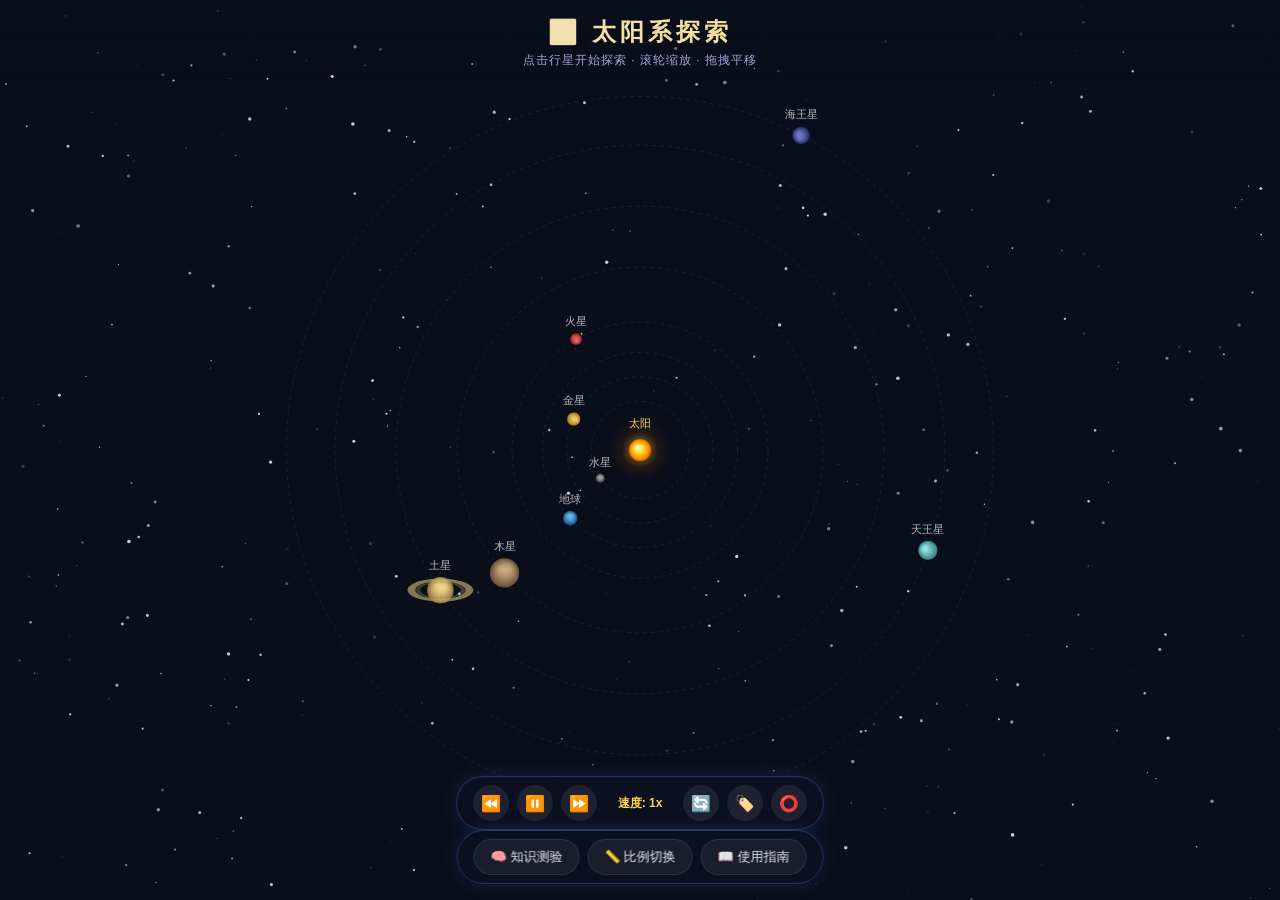
==== index.html @ b34817f0 "Add files via upload" ====
<!DOCTYPE html>
<html lang="zh-CN">
<head>
  <meta charset="UTF-8">
  <meta name="viewport" content="width=device-width, initial-scale=1.0">
  <title>太阳系探索 — 交互式科普</title>
  <link rel="stylesheet" href="css/style.css">
</head>
<body>
  <!-- 星空背景 Canvas -->
  <canvas id="stars-bg"></canvas>

  <!-- 顶部标题栏 -->
  <header id="header">
    <h1>🌌 太阳系探索</h1>
    <p class="subtitle">点击行星开始探索 · 滚轮缩放 · 拖拽平移</p>
  </header>

  <!-- 主画布 -->
  <canvas id="solar-system"></canvas>

  <!-- 时间控制栏 -->
  <div id="time-controls">
    <button id="btn-slower" title="减速">⏪</button>
    <button id="btn-pause" title="暂停/播放">⏸️</button>
    <button id="btn-faster" title="加速">⏩</button>
    <span id="speed-display">速度: 1x</span>
    <button id="btn-reset-view" title="重置视图">🔄</button>
    <button id="btn-labels" title="切换标签">🏷️</button>
    <button id="btn-orbits" title="切换轨道">⭕</button>
  </div>

  <!-- 行星信息面板 -->
  <div id="info-panel" class="panel hidden">
    <button id="btn-close-panel" class="close-btn">✕</button>
    <div id="planet-icon"></div>
    <h2 id="planet-name"></h2>
    <p id="planet-subtitle"></p>
    <div id="planet-stats"></div>
    <div id="planet-desc"></div>
    <div id="planet-facts"></div>
    <button id="btn-compare" class="action-btn">📊 行星对比</button>
  </div>

  <!-- 行星对比面板 -->
  <div id="compare-panel" class="panel hidden">
    <button id="btn-close-compare" class="close-btn">✕</button>
    <h2>📊 行星数据对比</h2>
    <div id="compare-content"></div>
  </div>

  <!-- 科普测验面板 -->
  <div id="quiz-panel" class="panel hidden">
    <button id="btn-close-quiz" class="close-btn">✕</button>
    <h2>🧠 太阳系知识测验</h2>
    <div id="quiz-progress"></div>
    <div id="quiz-question"></div>
    <div id="quiz-options"></div>
    <div id="quiz-feedback"></div>
    <div id="quiz-score"></div>
  </div>

  <!-- 底部工具栏 -->
  <div id="bottom-bar">
    <button id="btn-quiz" class="tool-btn">🧠 知识测验</button>
    <button id="btn-scale" class="tool-btn">📏 比例切换</button>
    <button id="btn-guide" class="tool-btn">📖 使用指南</button>
  </div>

  <!-- 使用指南弹窗 -->
  <div id="guide-modal" class="modal hidden">
    <div class="modal-content">
      <button class="close-btn" id="btn-close-guide">✕</button>
      <h2>📖 使用指南</h2>
      <div class="guide-items">
        <div class="guide-item">
          <span class="guide-icon">🖱️</span>
          <div>
            <strong>点击行星</strong>
            <p>查看行星详细信息、科学数据和趣味知识</p>
          </div>
        </div>
        <div class="guide-item">
          <span class="guide-icon">🔍</span>
          <div>
            <strong>滚轮缩放</strong>
            <p>放大查看行星细节，缩小总览太阳系全貌</p>
          </div>
        </div>
        <div class="guide-item">
          <span class="guide-icon">✋</span>
          <div>
            <strong>拖拽平移</strong>
            <p>按住鼠标拖拽（或触摸滑动）移动视角</p>
          </div>
        </div>
        <div class="guide-item">
          <span class="guide-icon">⏩</span>
          <div>
            <strong>时间控制</strong>
            <p>调节行星公转速度，暂停或加速观察轨道运动</p>
          </div>
        </div>
        <div class="guide-item">
          <span class="guide-icon">📏</span>
          <div>
            <strong>比例切换</strong>
            <p>在「可视化模式」和「真实比例模式」之间切换</p>
          </div>
        </div>
        <div class="guide-item">
          <span class="guide-icon">🧠</span>
          <div>
            <strong>知识测验</strong>
            <p>回答太阳系相关问题，检验你的天文知识</p>
          </div>
        </div>
      </div>
      <p class="guide-footer">本作品基于 HTML5 Canvas 技术开发，所有天文数据来源于 NASA 官方资料</p>
    </div>
  </div>

  <!-- 加载提示 -->
  <div id="loading">
    <div class="loading-spinner"></div>
    <p>正在加载太阳系...</p>
  </div>

  <script src="js/planets.js"></script>
  <script src="js/stars.js"></script>
  <script src="js/canvas.js"></script>
  <script src="js/ui.js"></script>
  <script src="js/quiz.js"></script>
  <script src="js/main.js"></script>
</body>
</html>
---- css/style.css ----
/* ===== 基础重置 ===== */
*, *::before, *::after {
  margin: 0;
  padding: 0;
  box-sizing: border-box;
}

:root {
  --bg-dark: #0a0e1a;
  --bg-panel: rgba(12, 16, 32, 0.92);
  --border-glow: rgba(100, 140, 255, 0.3);
  --text-primary: #e8eaf6;
  --text-secondary: #9fa8da;
  --accent-blue: #5c6bc0;
  --accent-gold: #ffd54f;
  --accent-orange: #ff9800;
  --accent-red: #ef5350;
  --accent-green: #66bb6a;
  --shadow-glow: 0 0 20px rgba(100, 140, 255, 0.15);
}

html, body {
  width: 100%;
  height: 100%;
  overflow: hidden;
  font-family: -apple-system, BlinkMacSystemFont, "Segoe UI", "PingFang SC", "Microsoft YaHei", sans-serif;
  background: var(--bg-dark);
  color: var(--text-primary);
  user-select: none;
  -webkit-user-select: none;
}

/* ===== 星空背景 ===== */
#stars-bg {
  position: fixed;
  top: 0;
  left: 0;
  width: 100%;
  height: 100%;
  z-index: 0;
  pointer-events: none;
}

/* ===== 主画布 ===== */
#solar-system {
  position: fixed;
  top: 0;
  left: 0;
  width: 100%;
  height: 100%;
  z-index: 1;
  cursor: grab;
}

#solar-system:active {
  cursor: grabbing;
}

/* ===== 顶部标题 ===== */
#header {
  position: fixed;
  top: 0;
  left: 0;
  right: 0;
  z-index: 10;
  text-align: center;
  padding: 16px 20px 12px;
  background: linear-gradient(to bottom, rgba(10, 14, 26, 0.9), transparent);
  pointer-events: none;
}

#header h1 {
  font-size: 24px;
  font-weight: 700;
  letter-spacing: 4px;
  background: linear-gradient(135deg, #e8eaf6, #ffd54f);
  -webkit-background-clip: text;
  -webkit-text-fill-color: transparent;
  background-clip: text;
}

#header .subtitle {
  font-size: 12px;
  color: var(--text-secondary);
  margin-top: 4px;
  letter-spacing: 1px;
}

/* ===== 时间控制栏 ===== */
#time-controls {
  position: fixed;
  bottom: 70px;
  left: 50%;
  transform: translateX(-50%);
  z-index: 10;
  display: flex;
  align-items: center;
  gap: 8px;
  padding: 8px 16px;
  background: var(--bg-panel);
  border: 1px solid var(--border-glow);
  border-radius: 30px;
  backdrop-filter: blur(12px);
  -webkit-backdrop-filter: blur(12px);
  box-shadow: var(--shadow-glow);
}

#time-controls button {
  width: 36px;
  height: 36px;
  border: none;
  background: rgba(255, 255, 255, 0.08);
  border-radius: 50%;
  font-size: 16px;
  cursor: pointer;
  transition: all 0.2s;
  display: flex;
  align-items: center;
  justify-content: center;
}

#time-controls button:hover {
  background: rgba(255, 255, 255, 0.18);
  transform: scale(1.1);
}

#time-controls button:active {
  transform: scale(0.95);
}

#speed-display {
  font-size: 12px;
  color: var(--accent-gold);
  min-width: 70px;
  text-align: center;
  font-weight: 600;
}

/* ===== 底部工具栏 ===== */
#bottom-bar {
  position: fixed;
  bottom: 16px;
  left: 50%;
  transform: translateX(-50%);
  z-index: 10;
  display: flex;
  gap: 8px;
  padding: 8px 16px;
  background: var(--bg-panel);
  border: 1px solid var(--border-glow);
  border-radius: 30px;
  backdrop-filter: blur(12px);
  -webkit-backdrop-filter: blur(12px);
  box-shadow: var(--shadow-glow);
}

.tool-btn {
  padding: 8px 16px;
  border: 1px solid rgba(255, 255, 255, 0.1);
  background: rgba(255, 255, 255, 0.06);
  color: var(--text-primary);
  border-radius: 20px;
  font-size: 13px;
  cursor: pointer;
  transition: all 0.2s;
  white-space: nowrap;
}

.tool-btn:hover {
  background: rgba(255, 255, 255, 0.15);
  border-color: var(--accent-blue);
}

.tool-btn:active {
  transform: scale(0.95);
}

/* ===== 通用面板 ===== */
.panel {
  position: fixed;
  top: 50%;
  left: 50%;
  transform: translate(-50%, -50%);
  z-index: 100;
  width: 420px;
  max-width: 92vw;
  max-height: 85vh;
  overflow-y: auto;
  background: var(--bg-panel);
  border: 1px solid var(--border-glow);
  border-radius: 20px;
  padding: 28px;
  backdrop-filter: blur(20px);
  -webkit-backdrop-filter: blur(20px);
  box-shadow: 0 0 60px rgba(0, 0, 0, 0.6), var(--shadow-glow);
  animation: panelIn 0.3s ease-out;
}

@keyframes panelIn {
  from {
    opacity: 0;
    transform: translate(-50%, -50%) scale(0.9);
  }
  to {
    opacity: 1;
    transform: translate(-50%, -50%) scale(1);
  }
}

.panel.hidden {
  display: none;
}

.close-btn {
  position: absolute;
  top: 16px;
  right: 16px;
  width: 32px;
  height: 32px;
  border: 1px solid rgba(255, 255, 255, 0.15);
  background: rgba(255, 255, 255, 0.08);
  color: var(--text-secondary);
  border-radius: 50%;
  font-size: 16px;
  cursor: pointer;
  transition: all 0.2s;
  display: flex;
  align-items: center;
  justify-content: center;
}

.close-btn:hover {
  background: rgba(239, 83, 80, 0.3);
  border-color: var(--accent-red);
  color: #fff;
}

/* ===== 信息面板 ===== */
#info-panel {
  text-align: center;
}

#planet-icon {
  font-size: 64px;
  margin-bottom: 8px;
  animation: float 3s ease-in-out infinite;
}

@keyframes float {
  0%, 100% { transform: translateY(0); }
  50% { transform: translateY(-8px); }
}

#planet-name {
  font-size: 28px;
  font-weight: 700;
  margin-bottom: 4px;
  background: linear-gradient(135deg, #fff, var(--accent-gold));
  -webkit-background-clip: text;
  -webkit-text-fill-color: transparent;
  background-clip: text;
}

#planet-subtitle {
  font-size: 13px;
  color: var(--text-secondary);
  margin-bottom: 20px;
}

#planet-stats {
  display: grid;
  grid-template-columns: 1fr 1fr;
  gap: 10px;
  margin-bottom: 20px;
  text-align: left;
}

.stat-item {
  padding: 10px 12px;
  background: rgba(255, 255, 255, 0.04);
  border: 1px solid rgba(255, 255, 255, 0.06);
  border-radius: 10px;
}

.stat-label {
  font-size: 11px;
  color: var(--text-secondary);
  margin-bottom: 4px;
}

.stat-value {
  font-size: 15px;
  font-weight: 600;
  color: var(--accent-gold);
}

#planet-desc {
  text-align: left;
  font-size: 14px;
  line-height: 1.8;
  color: var(--text-secondary);
  margin-bottom: 16px;
  padding: 12px 14px;
  background: rgba(255, 255, 255, 0.03);
  border-radius: 10px;
  border-left: 3px solid var(--accent-blue);
}

#planet-facts {
  text-align: left;
  margin-bottom: 16px;
}

.fact-item {
  display: flex;
  align-items: flex-start;
  gap: 8px;
  padding: 8px 0;
  border-bottom: 1px solid rgba(255, 255, 255, 0.04);
  font-size: 13px;
  color: var(--text-secondary);
}

.fact-item:last-child {
  border-bottom: none;
}

.fact-icon {
  flex-shrink: 0;
  width: 20px;
  text-align: center;
}

.action-btn {
  width: 100%;
  padding: 12px;
  border: 1px solid var(--accent-blue);
  background: rgba(92, 107, 192, 0.15);
  color: var(--text-primary);
  border-radius: 12px;
  font-size: 14px;
  cursor: pointer;
  transition: all 0.2s;
}

.action-btn:hover {
  background: rgba(92, 107, 192, 0.3);
}

/* ===== 对比面板 ===== */
#compare-panel h2 {
  text-align: center;
  margin-bottom: 20px;
  font-size: 20px;
}

.compare-table {
  width: 100%;
  border-collapse: collapse;
  font-size: 13px;
}

.compare-table th {
  padding: 10px 8px;
  background: rgba(92, 107, 192, 0.2);
  border-bottom: 2px solid var(--accent-blue);
  font-weight: 600;
  text-align: center;
}

.compare-table td {
  padding: 10px 8px;
  border-bottom: 1px solid rgba(255, 255, 255, 0.06);
  text-align: center;
  color: var(--text-secondary);
}

.compare-table tr:hover td {
  background: rgba(255, 255, 255, 0.03);
}

.compare-bar {
  display: inline-block;
  height: 6px;
  border-radius: 3px;
  background: linear-gradient(90deg, var(--accent-blue), var(--accent-gold));
  margin-top: 4px;
  transition: width 0.6s ease-out;
}

/* ===== 测验面板 ===== */
#quiz-panel h2 {
  text-align: center;
  margin-bottom: 16px;
}

#quiz-progress {
  text-align: center;
  font-size: 13px;
  color: var(--text-secondary);
  margin-bottom: 20px;
}

#quiz-question {
  font-size: 16px;
  line-height: 1.6;
  margin-bottom: 20px;
  padding: 16px;
  background: rgba(255, 255, 255, 0.04);
  border-radius: 12px;
  border-left: 3px solid var(--accent-gold);
}

#quiz-options {
  display: flex;
  flex-direction: column;
  gap: 10px;
  margin-bottom: 16px;
}

.quiz-option {
  padding: 14px 16px;
  border: 1px solid rgba(255, 255, 255, 0.1);
  background: rgba(255, 255, 255, 0.04);
  border-radius: 12px;
  font-size: 14px;
  cursor: pointer;
  transition: all 0.2s;
  text-align: left;
  color: var(--text-primary);
}

.quiz-option:hover {
  background: rgba(255, 255, 255, 0.1);
  border-color: var(--accent-blue);
}

.quiz-option.correct {
  background: rgba(102, 187, 106, 0.2);
  border-color: var(--accent-green);
  color: var(--accent-green);
}

.quiz-option.wrong {
  background: rgba(239, 83, 80, 0.2);
  border-color: var(--accent-red);
  color: var(--accent-red);
}

.quiz-option.disabled {
  pointer-events: none;
  opacity: 0.6;
}

#quiz-feedback {
  text-align: center;
  font-size: 14px;
  min-height: 24px;
  margin-bottom: 12px;
}

#quiz-score {
  text-align: center;
  font-size: 16px;
  font-weight: 600;
  color: var(--accent-gold);
}

/* ===== 弹窗 ===== */
.modal {
  position: fixed;
  top: 0;
  left: 0;
  right: 0;
  bottom: 0;
  z-index: 200;
  display: flex;
  align-items: center;
  justify-content: center;
  background: rgba(0, 0, 0, 0.6);
  animation: fadeIn 0.2s;
}

.modal.hidden {
  display: none;
}

@keyframes fadeIn {
  from { opacity: 0; }
  to { opacity: 1; }
}

.modal-content {
  position: relative;
  width: 480px;
  max-width: 92vw;
  max-height: 85vh;
  overflow-y: auto;
  background: var(--bg-panel);
  border: 1px solid var(--border-glow);
  border-radius: 20px;
  padding: 28px;
  backdrop-filter: blur(20px);
  -webkit-backdrop-filter: blur(20px);
  box-shadow: 0 0 60px rgba(0, 0, 0, 0.6);
}

.modal-content h2 {
  text-align: center;
  margin-bottom: 24px;
  font-size: 22px;
}

.guide-items {
  display: flex;
  flex-direction: column;
  gap: 16px;
  margin-bottom: 24px;
}

.guide-item {
  display: flex;
  align-items: flex-start;
  gap: 14px;
  padding: 14px;
  background: rgba(255, 255, 255, 0.04);
  border-radius: 12px;
  border: 1px solid rgba(255, 255, 255, 0.06);
}

.guide-icon {
  font-size: 28px;
  flex-shrink: 0;
}

.guide-item strong {
  display: block;
  margin-bottom: 4px;
  font-size: 15px;
}

.guide-item p {
  font-size: 13px;
  color: var(--text-secondary);
  line-height: 1.5;
}

.guide-footer {
  text-align: center;
  font-size: 11px;
  color: var(--text-secondary);
  opacity: 0.7;
  padding-top: 12px;
  border-top: 1px solid rgba(255, 255, 255, 0.06);
}

/* ===== 加载动画 ===== */
#loading {
  position: fixed;
  top: 0;
  left: 0;
  right: 0;
  bottom: 0;
  z-index: 1000;
  display: flex;
  flex-direction: column;
  align-items: center;
  justify-content: center;
  background: var(--bg-dark);
  transition: opacity 0.6s;
}

#loading.fade-out {
  opacity: 0;
  pointer-events: none;
}

.loading-spinner {
  width: 48px;
  height: 48px;
  border: 3px solid rgba(255, 255, 255, 0.1);
  border-top-color: var(--accent-gold);
  border-radius: 50%;
  animation: spin 0.8s linear infinite;
  margin-bottom: 16px;
}

@keyframes spin {
  to { transform: rotate(360deg); }
}

#loading p {
  font-size: 14px;
  color: var(--text-secondary);
  letter-spacing: 2px;
}

/* ===== 滚动条 ===== */
::-webkit-scrollbar {
  width: 6px;
}

::-webkit-scrollbar-track {
  background: transparent;
}

::-webkit-scrollbar-thumb {
  background: rgba(255, 255, 255, 0.15);
  border-radius: 3px;
}

::-webkit-scrollbar-thumb:hover {
  background: rgba(255, 255, 255, 0.25);
}

/* ===== 响应式 ===== */
@media (max-width: 600px) {
  #header h1 {
    font-size: 18px;
    letter-spacing: 2px;
  }

  #header .subtitle {
    font-size: 10px;
  }

  .panel {
    padding: 20px;
    border-radius: 16px;
  }

  #planet-name {
    font-size: 22px;
  }

  #planet-stats {
    grid-template-columns: 1fr;
  }

  #time-controls {
    bottom: 65px;
    padding: 6px 12px;
    gap: 6px;
  }

  #time-controls button {
    width: 32px;
    height: 32px;
    font-size: 14px;
  }

  #bottom-bar {
    bottom: 12px;
    padding: 6px 12px;
    gap: 6px;
  }

  .tool-btn {
    padding: 6px 12px;
    font-size: 12px;
  }

  #planet-icon {
    font-size: 48px;
  }

  .compare-table {
    font-size: 11px;
  }
}

@media (max-width: 380px) {
  #time-controls {
    flex-wrap: wrap;
    justify-content: center;
  }

  #speed-display {
    width: 100%;
    margin-top: 4px;
  }
}
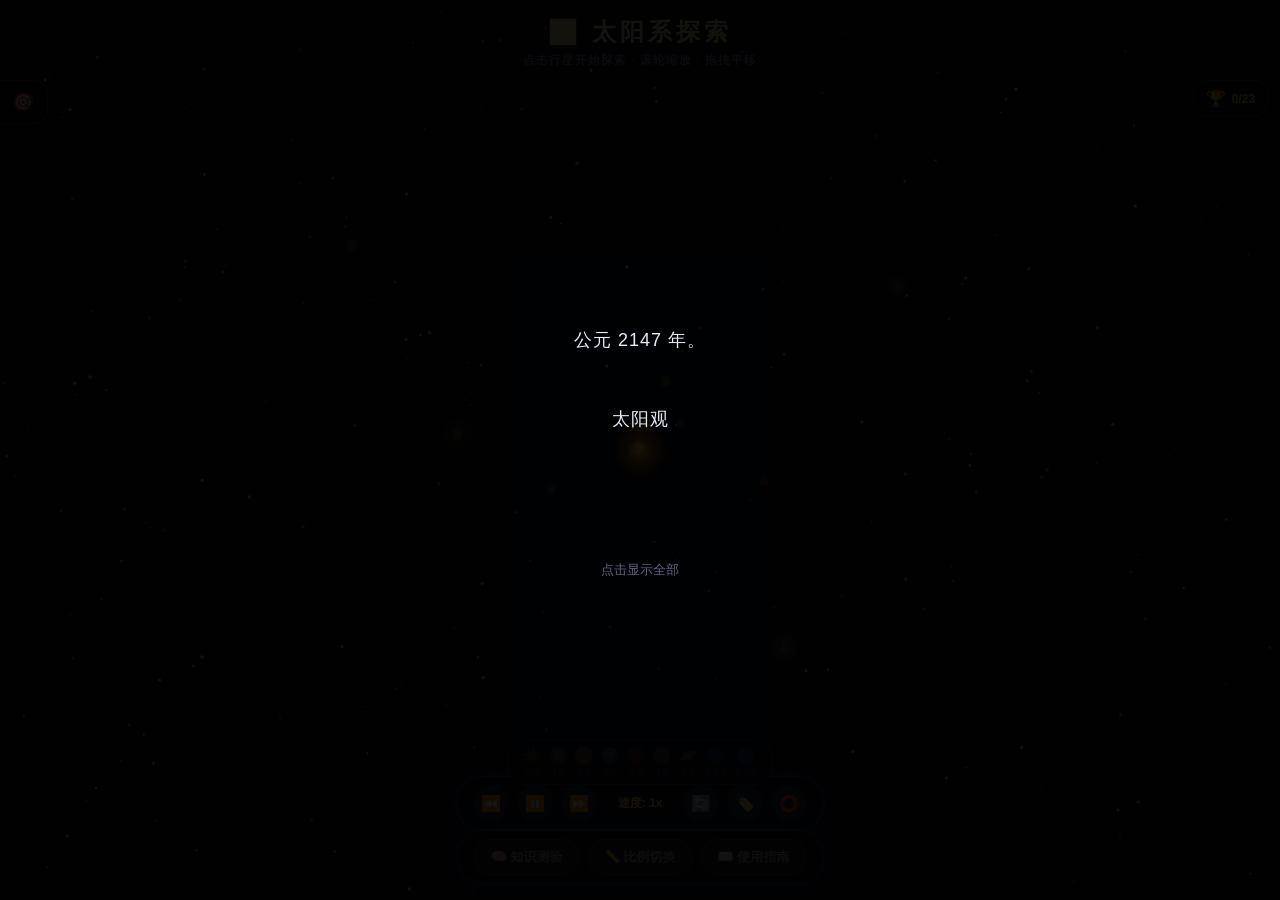
==== commit 45bb1f38: "Add files via upload" ====
--- a/index.html
+++ b/index.html
@@ -129,8 +129,13 @@
   <script src="js/planets.js"></script>
   <script src="js/stars.js"></script>
   <script src="js/canvas.js"></script>
+  <script src="js/missions.js"></script>
+  <script src="js/achievements.js"></script>
+  <script src="js/narrative.js"></script>
+  <script src="js/warp.js"></script>
   <script src="js/ui.js"></script>
   <script src="js/quiz.js"></script>
+  <script src="js/hud.js"></script>
   <script src="js/main.js"></script>
 </body>
 </html>
--- a/css/style.css
+++ b/css/style.css
@@ -680,3 +680,539 @@
     margin-top: 4px;
   }
 }
+
+/* ===== 剧情叙事 ===== */
+#narrative-overlay,
+.ending-overlay,
+#arrival-overlay {
+  position: fixed;
+  top: 0;
+  left: 0;
+  right: 0;
+  bottom: 0;
+  z-index: 500;
+  display: flex;
+  align-items: center;
+  justify-content: center;
+  background: rgba(0, 0, 0, 0.92);
+  animation: fadeIn 0.8s;
+}
+
+#narrative-overlay.fade-out,
+.ending-overlay.fade-out,
+#arrival-overlay.fade-out {
+  opacity: 0;
+  transition: opacity 0.5s;
+}
+
+.narrative-content,
+.arrival-content {
+  max-width: 520px;
+  width: 90%;
+  text-align: center;
+}
+
+.narrative-text {
+  font-size: 18px;
+  line-height: 2.2;
+  color: var(--text-primary);
+  letter-spacing: 1px;
+  min-height: 200px;
+}
+
+.narrative-line {
+  animation: lineIn 0.3s ease-out;
+}
+
+@keyframes lineIn {
+  from { opacity: 0; transform: translateY(8px); }
+  to { opacity: 1; transform: translateY(0); }
+}
+
+.narrative-skip {
+  margin-top: 40px;
+  font-size: 13px;
+  color: var(--text-secondary);
+  opacity: 0.6;
+  animation: pulse 2s ease-in-out infinite;
+}
+
+.narrative-skip.ready {
+  color: var(--accent-gold);
+  opacity: 1;
+  font-size: 15px;
+}
+
+@keyframes pulse {
+  0%, 100% { opacity: 0.4; }
+  50% { opacity: 0.8; }
+}
+
+/* 到达台词 */
+.arrival-content {
+  text-align: left;
+}
+
+.arrival-header {
+  display: flex;
+  align-items: center;
+  gap: 12px;
+  margin-bottom: 24px;
+  padding-bottom: 16px;
+  border-bottom: 1px solid rgba(255, 255, 255, 0.1);
+}
+
+.arrival-icon {
+  font-size: 48px;
+}
+
+.arrival-title {
+  font-size: 24px;
+  font-weight: 700;
+  background: linear-gradient(135deg, #fff, var(--accent-gold));
+  -webkit-background-clip: text;
+  -webkit-text-fill-color: transparent;
+  background-clip: text;
+}
+
+.arrival-text {
+  font-size: 16px;
+  line-height: 2;
+  color: var(--text-secondary);
+  min-height: 80px;
+  margin-bottom: 24px;
+}
+
+.arrival-line {
+  animation: lineIn 0.3s ease-out;
+}
+
+.arrival-skip {
+  text-align: center;
+  font-size: 14px;
+  color: var(--accent-gold);
+  opacity: 0.8;
+  animation: pulse 2s ease-in-out infinite;
+}
+
+/* ===== 任务面板 ===== */
+#mission-panel {
+  position: fixed;
+  top: 80px;
+  left: 0;
+  z-index: 20;
+  width: 48px;
+  transition: width 0.3s ease;
+  pointer-events: auto;
+}
+
+#mission-panel.expanded {
+  width: 280px;
+}
+
+.mission-toggle {
+  display: flex;
+  align-items: center;
+  gap: 8px;
+  padding: 10px 12px;
+  background: var(--bg-panel);
+  border: 1px solid var(--border-glow);
+  border-left: none;
+  border-radius: 0 14px 14px 0;
+  cursor: pointer;
+  backdrop-filter: blur(12px);
+  -webkit-backdrop-filter: blur(12px);
+  transition: all 0.2s;
+  pointer-events: auto;
+}
+
+.mission-toggle:hover {
+  background: rgba(20, 25, 50, 0.95);
+}
+
+.mission-toggle-icon {
+  font-size: 18px;
+  flex-shrink: 0;
+}
+
+.mission-toggle-text {
+  font-size: 13px;
+  font-weight: 600;
+  display: none;
+}
+
+.mission-toggle-count {
+  font-size: 11px;
+  color: var(--accent-gold);
+  display: none;
+}
+
+#mission-panel.expanded .mission-toggle-text,
+#mission-panel.expanded .mission-toggle-count {
+  display: inline;
+}
+
+.mission-list {
+  display: none;
+  margin-top: 4px;
+  background: var(--bg-panel);
+  border: 1px solid var(--border-glow);
+  border-left: none;
+  border-radius: 0 14px 14px 0;
+  padding: 14px;
+  max-height: 400px;
+  overflow-y: auto;
+  backdrop-filter: blur(12px);
+  -webkit-backdrop-filter: blur(12px);
+}
+
+#mission-panel.expanded .mission-list {
+  display: block;
+}
+
+.mission-header h3 {
+  font-size: 14px;
+  margin-bottom: 10px;
+}
+
+.mission-progress-bar {
+  height: 4px;
+  background: rgba(255, 255, 255, 0.08);
+  border-radius: 2px;
+  overflow: hidden;
+  margin-bottom: 12px;
+}
+
+.mission-progress-fill {
+  height: 100%;
+  background: linear-gradient(90deg, var(--accent-blue), var(--accent-gold));
+  border-radius: 2px;
+  transition: width 0.5s ease;
+  width: 0;
+}
+
+.mission-item {
+  display: flex;
+  align-items: flex-start;
+  gap: 8px;
+  padding: 10px 8px;
+  border-bottom: 1px solid rgba(255, 255, 255, 0.04);
+  font-size: 12px;
+}
+
+.mission-item:last-child {
+  border-bottom: none;
+}
+
+.mission-type {
+  font-size: 16px;
+  flex-shrink: 0;
+  margin-top: 2px;
+}
+
+.mission-info {
+  flex: 1;
+  min-width: 0;
+}
+
+.mission-title {
+  font-weight: 600;
+  margin-bottom: 2px;
+  color: var(--text-primary);
+}
+
+.mission-desc {
+  color: var(--text-secondary);
+  font-size: 11px;
+  line-height: 1.4;
+}
+
+.mission-points {
+  font-size: 11px;
+  color: var(--accent-gold);
+  font-weight: 600;
+  flex-shrink: 0;
+}
+
+.mission-empty {
+  text-align: center;
+  padding: 20px;
+  font-size: 14px;
+  color: var(--accent-gold);
+}
+
+/* ===== 行星进度指示器 ===== */
+#planet-progress {
+  position: fixed;
+  left: 50%;
+  transform: translateX(-50%);
+  bottom: 115px;
+  z-index: 10;
+  display: flex;
+  gap: 6px;
+  padding: 6px 14px;
+  background: var(--bg-panel);
+  border: 1px solid var(--border-glow);
+  border-radius: 20px;
+  backdrop-filter: blur(12px);
+  -webkit-backdrop-filter: blur(12px);
+}
+
+.planet-dot {
+  display: flex;
+  flex-direction: column;
+  align-items: center;
+  gap: 2px;
+  opacity: 0.3;
+  transition: all 0.3s;
+  cursor: default;
+}
+
+.planet-dot.visited {
+  opacity: 1;
+}
+
+.planet-dot-icon {
+  font-size: 16px;
+}
+
+.planet-dot-label {
+  font-size: 8px;
+  color: var(--text-secondary);
+}
+
+.planet-dot.visited .planet-dot-label {
+  color: var(--accent-gold);
+}
+
+/* ===== 成就徽章 ===== */
+#achievement-badge {
+  position: fixed;
+  top: 80px;
+  right: 12px;
+  z-index: 20;
+  display: flex;
+  align-items: center;
+  gap: 6px;
+  padding: 8px 12px;
+  background: var(--bg-panel);
+  border: 1px solid var(--border-glow);
+  border-radius: 14px;
+  cursor: pointer;
+  backdrop-filter: blur(12px);
+  -webkit-backdrop-filter: blur(12px);
+  transition: all 0.2s;
+}
+
+#achievement-badge:hover {
+  background: rgba(20, 25, 50, 0.95);
+  border-color: var(--accent-gold);
+}
+
+.badge-icon {
+  font-size: 16px;
+}
+
+.badge-count {
+  font-size: 12px;
+  color: var(--accent-gold);
+  font-weight: 600;
+}
+
+/* 成就详情面板 */
+#achievement-panel {
+  text-align: center;
+}
+
+#achievement-panel h2 {
+  margin-bottom: 20px;
+}
+
+.achievement-grid {
+  display: grid;
+  grid-template-columns: repeat(3, 1fr);
+  gap: 12px;
+}
+
+.achievement-card {
+  padding: 14px 8px;
+  border-radius: 12px;
+  border: 1px solid rgba(255, 255, 255, 0.06);
+  transition: all 0.2s;
+}
+
+.achievement-card.unlocked {
+  background: rgba(255, 213, 79, 0.08);
+  border-color: rgba(255, 213, 79, 0.2);
+}
+
+.achievement-card.locked {
+  background: rgba(255, 255, 255, 0.02);
+  opacity: 0.5;
+}
+
+.ach-icon {
+  font-size: 28px;
+  margin-bottom: 6px;
+}
+
+.ach-name {
+  font-size: 12px;
+  font-weight: 600;
+  margin-bottom: 4px;
+}
+
+.ach-desc {
+  font-size: 10px;
+  color: var(--text-secondary);
+  line-height: 1.3;
+}
+
+/* 成就解锁动画 */
+.achievement-overlay {
+  position: fixed;
+  top: 0;
+  left: 0;
+  right: 0;
+  bottom: 0;
+  z-index: 600;
+  display: flex;
+  align-items: center;
+  justify-content: center;
+  pointer-events: none;
+  animation: fadeIn 0.3s;
+}
+
+.achievement-overlay.fade-out {
+  opacity: 0;
+  transition: opacity 0.4s;
+}
+
+.achievement-popup {
+  text-align: center;
+  padding: 32px 48px;
+  background: var(--bg-panel);
+  border: 2px solid var(--accent-gold);
+  border-radius: 20px;
+  box-shadow: 0 0 60px rgba(255, 213, 79, 0.3);
+  animation: popIn 0.4s cubic-bezier(0.34, 1.56, 0.64, 1);
+}
+
+@keyframes popIn {
+  from { transform: scale(0.5); opacity: 0; }
+  to { transform: scale(1); opacity: 1; }
+}
+
+.achievement-popup .achievement-icon {
+  font-size: 48px;
+  margin-bottom: 8px;
+}
+
+.achievement-popup .achievement-label {
+  font-size: 12px;
+  color: var(--accent-gold);
+  letter-spacing: 3px;
+  text-transform: uppercase;
+  margin-bottom: 8px;
+}
+
+.achievement-popup .achievement-name {
+  font-size: 22px;
+  font-weight: 700;
+  margin-bottom: 6px;
+  background: linear-gradient(135deg, #fff, var(--accent-gold));
+  -webkit-background-clip: text;
+  -webkit-text-fill-color: transparent;
+  background-clip: text;
+}
+
+.achievement-popup .achievement-desc {
+  font-size: 13px;
+  color: var(--text-secondary);
+}
+
+/* ===== Toast 通知 ===== */
+.toast {
+  position: fixed;
+  top: 20px;
+  left: 50%;
+  transform: translateX(-50%) translateY(-20px);
+  z-index: 400;
+  padding: 12px 24px;
+  background: var(--bg-panel);
+  border: 1px solid var(--border-glow);
+  border-radius: 12px;
+  font-size: 14px;
+  color: var(--text-primary);
+  backdrop-filter: blur(12px);
+  -webkit-backdrop-filter: blur(12px);
+  opacity: 0;
+  transition: all 0.3s ease;
+  pointer-events: none;
+  white-space: nowrap;
+}
+
+.toast.show {
+  opacity: 1;
+  transform: translateX(-50%) translateY(0);
+}
+
+.toast.hide {
+  opacity: 0;
+  transform: translateX(-50%) translateY(-10px);
+}
+
+.toast-success {
+  border-color: var(--accent-green);
+  box-shadow: 0 0 20px rgba(102, 187, 106, 0.15);
+}
+
+.toast-info {
+  border-color: var(--accent-blue);
+}
+
+/* ===== 响应式补充 ===== */
+@media (max-width: 600px) {
+  #mission-panel {
+    top: 60px;
+  }
+
+  #mission-panel.expanded {
+    width: 240px;
+  }
+
+  #planet-progress {
+    bottom: 100px;
+    gap: 4px;
+    padding: 4px 10px;
+  }
+
+  .planet-dot-icon {
+    font-size: 14px;
+  }
+
+  .planet-dot-label {
+    font-size: 7px;
+  }
+
+  #achievement-badge {
+    top: 60px;
+  }
+
+  .achievement-grid {
+    grid-template-columns: repeat(3, 1fr);
+    gap: 8px;
+  }
+
+  .narrative-text {
+    font-size: 15px;
+  }
+
+  .arrival-icon {
+    font-size: 36px;
+  }
+
+  .arrival-title {
+    font-size: 20px;
+  }
+}
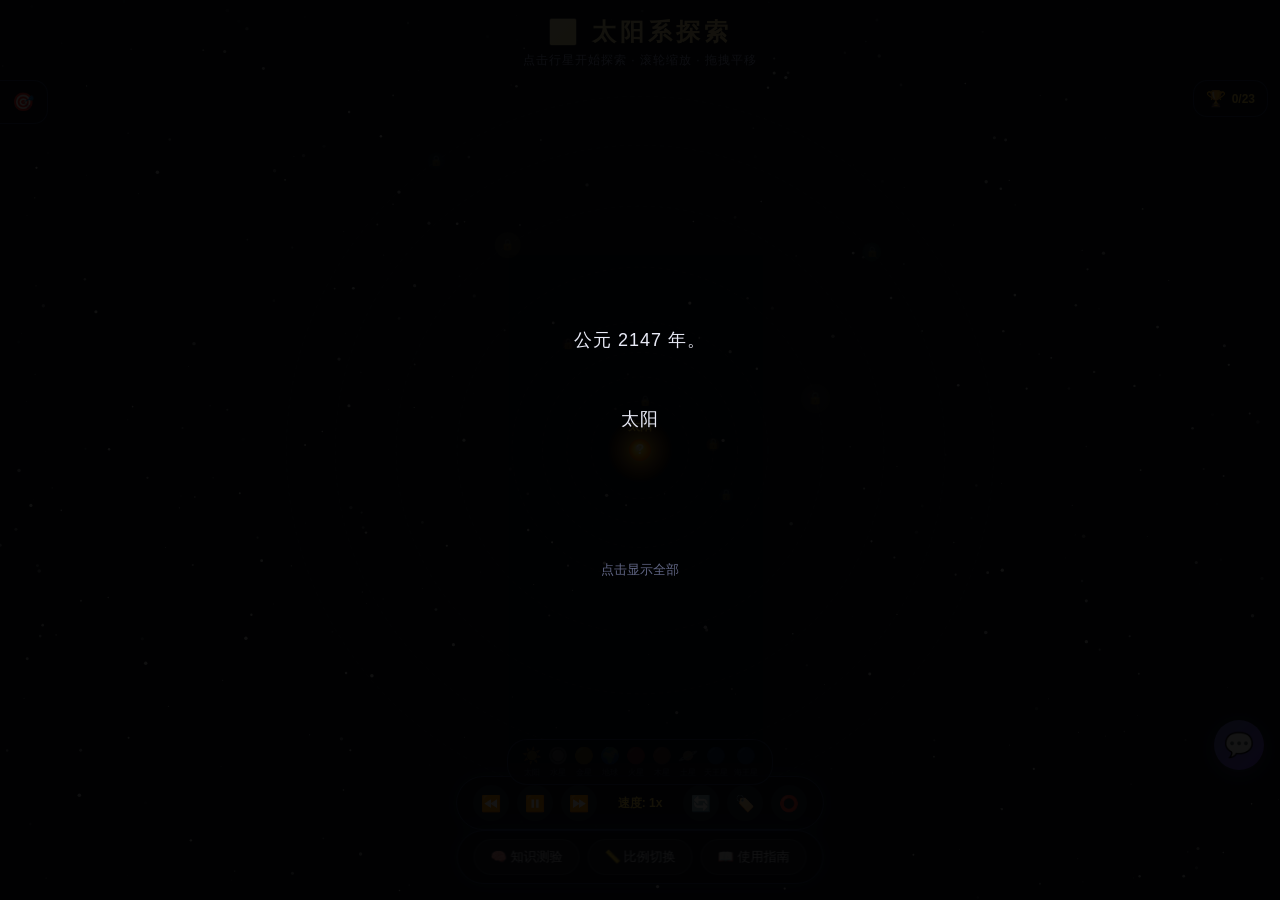
==== commit d946d709: "Add files via upload" ====
--- a/index.html
+++ b/index.html
@@ -136,6 +136,7 @@
   <script src="js/ui.js"></script>
   <script src="js/quiz.js"></script>
   <script src="js/hud.js"></script>
+  <script src="js/chat.js"></script>
   <script src="js/main.js"></script>
 </body>
 </html>
--- a/css/style.css
+++ b/css/style.css
@@ -1216,3 +1216,304 @@
     font-size: 20px;
   }
 }
+
+/* ===== AI 聊天面板 ===== */
+#chat-toggle {
+  position: fixed;
+  bottom: 130px;
+  right: 16px;
+  z-index: 30;
+  width: 50px;
+  height: 50px;
+  border-radius: 50%;
+  background: linear-gradient(135deg, #5c6bc0, #7c4dff);
+  display: flex;
+  align-items: center;
+  justify-content: center;
+  font-size: 24px;
+  cursor: pointer;
+  box-shadow: 0 4px 20px rgba(92, 107, 192, 0.4);
+  transition: all 0.3s;
+  user-select: none;
+}
+
+#chat-toggle:hover {
+  transform: scale(1.1);
+  box-shadow: 0 4px 30px rgba(92, 107, 192, 0.6);
+}
+
+#chat-toggle.active {
+  background: linear-gradient(135deg, #ef5350, #e53935);
+}
+
+#chat-panel {
+  position: fixed;
+  bottom: 190px;
+  right: 16px;
+  z-index: 30;
+  width: 380px;
+  height: 500px;
+  max-width: calc(100vw - 32px);
+  max-height: calc(100vh - 220px);
+  background: rgba(10, 14, 26, 0.96);
+  border: 1px solid rgba(100, 140, 255, 0.2);
+  border-radius: 16px;
+  display: flex;
+  flex-direction: column;
+  overflow: hidden;
+  backdrop-filter: blur(20px);
+  -webkit-backdrop-filter: blur(20px);
+  box-shadow: 0 8px 40px rgba(0, 0, 0, 0.5);
+  animation: chatIn 0.3s ease-out;
+}
+
+#chat-panel.hidden {
+  display: none;
+}
+
+@keyframes chatIn {
+  from { opacity: 0; transform: translateY(20px) scale(0.95); }
+  to { opacity: 1; transform: translateY(0) scale(1); }
+}
+
+.chat-header {
+  display: flex;
+  align-items: center;
+  gap: 8px;
+  padding: 14px 16px;
+  border-bottom: 1px solid rgba(255, 255, 255, 0.08);
+  flex-shrink: 0;
+}
+
+.chat-header-icon {
+  font-size: 20px;
+}
+
+.chat-header-title {
+  flex: 1;
+  font-size: 15px;
+  font-weight: 600;
+  background: linear-gradient(135deg, #e8eaf6, #ffd54f);
+  -webkit-background-clip: text;
+  -webkit-text-fill-color: transparent;
+  background-clip: text;
+}
+
+.chat-close {
+  width: 28px;
+  height: 28px;
+  border: none;
+  background: rgba(255, 255, 255, 0.08);
+  color: var(--text-secondary);
+  border-radius: 50%;
+  font-size: 14px;
+  cursor: pointer;
+  display: flex;
+  align-items: center;
+  justify-content: center;
+  transition: all 0.2s;
+}
+
+.chat-close:hover {
+  background: rgba(239, 83, 80, 0.3);
+  color: #fff;
+}
+
+.chat-messages {
+  flex: 1;
+  overflow-y: auto;
+  padding: 16px;
+  display: flex;
+  flex-direction: column;
+  gap: 12px;
+}
+
+.chat-welcome {
+  text-align: center;
+  padding: 20px 0;
+}
+
+.chat-welcome-icon {
+  font-size: 40px;
+  margin-bottom: 12px;
+}
+
+.chat-welcome-text {
+  font-size: 16px;
+  font-weight: 600;
+  margin-bottom: 6px;
+}
+
+.chat-welcome-sub {
+  font-size: 13px;
+  color: var(--text-secondary);
+  margin-bottom: 20px;
+}
+
+.chat-quick-questions {
+  display: flex;
+  flex-wrap: wrap;
+  gap: 8px;
+  justify-content: center;
+}
+
+.quick-q {
+  padding: 8px 14px;
+  border: 1px solid rgba(255, 255, 255, 0.1);
+  background: rgba(255, 255, 255, 0.04);
+  color: var(--text-primary);
+  border-radius: 20px;
+  font-size: 12px;
+  cursor: pointer;
+  transition: all 0.2s;
+}
+
+.quick-q:hover {
+  background: rgba(92, 107, 192, 0.2);
+  border-color: var(--accent-blue);
+}
+
+.chat-msg {
+  display: flex;
+  max-width: 85%;
+}
+
+.chat-msg-user {
+  align-self: flex-end;
+}
+
+.chat-msg-assistant {
+  align-self: flex-start;
+}
+
+.chat-bubble {
+  padding: 10px 14px;
+  border-radius: 14px;
+  font-size: 13px;
+  line-height: 1.6;
+  word-break: break-word;
+}
+
+.chat-msg-user .chat-bubble {
+  background: linear-gradient(135deg, #5c6bc0, #7c4dff);
+  color: #fff;
+  border-bottom-right-radius: 4px;
+}
+
+.chat-msg-assistant .chat-bubble {
+  background: rgba(255, 255, 255, 0.08);
+  color: var(--text-primary);
+  border-bottom-left-radius: 4px;
+}
+
+.chat-loading-bubble {
+  padding: 14px 20px;
+}
+
+.dot-typing {
+  display: inline-block;
+  width: 6px;
+  height: 6px;
+  border-radius: 50%;
+  background: var(--text-secondary);
+  animation: dotTyping 1.4s infinite;
+  position: relative;
+}
+
+.dot-typing::before,
+.dot-typing::after {
+  content: '';
+  position: absolute;
+  width: 6px;
+  height: 6px;
+  border-radius: 50%;
+  background: var(--text-secondary);
+  animation: dotTyping 1.4s infinite;
+}
+
+.dot-typing::before {
+  left: -12px;
+  animation-delay: 0.2s;
+}
+
+.dot-typing::after {
+  left: 12px;
+  animation-delay: 0.4s;
+}
+
+@keyframes dotTyping {
+  0%, 60%, 100% { opacity: 0.3; transform: scale(0.8); }
+  30% { opacity: 1; transform: scale(1); }
+}
+
+.chat-input-area {
+  display: flex;
+  gap: 8px;
+  padding: 12px 16px;
+  border-top: 1px solid rgba(255, 255, 255, 0.08);
+  flex-shrink: 0;
+}
+
+#chat-input {
+  flex: 1;
+  padding: 10px 14px;
+  border: 1px solid rgba(255, 255, 255, 0.1);
+  background: rgba(255, 255, 255, 0.05);
+  color: var(--text-primary);
+  border-radius: 20px;
+  font-size: 13px;
+  outline: none;
+  transition: border-color 0.2s;
+}
+
+#chat-input::placeholder {
+  color: rgba(255, 255, 255, 0.3);
+}
+
+#chat-input:focus {
+  border-color: var(--accent-blue);
+}
+
+#chat-send {
+  width: 38px;
+  height: 38px;
+  border: none;
+  background: linear-gradient(135deg, #5c6bc0, #7c4dff);
+  color: #fff;
+  border-radius: 50%;
+  font-size: 16px;
+  cursor: pointer;
+  transition: all 0.2s;
+  display: flex;
+  align-items: center;
+  justify-content: center;
+  flex-shrink: 0;
+}
+
+#chat-send:hover {
+  transform: scale(1.05);
+}
+
+#chat-send:disabled {
+  opacity: 0.5;
+  cursor: not-allowed;
+  transform: none;
+}
+
+/* ===== 聊天响应式 ===== */
+@media (max-width: 480px) {
+  #chat-panel {
+    width: calc(100vw - 20px);
+    right: 10px;
+    bottom: 180px;
+    height: calc(100vh - 200px);
+  }
+
+  #chat-toggle {
+    bottom: 120px;
+    right: 12px;
+    width: 44px;
+    height: 44px;
+    font-size: 20px;
+  }
+}
